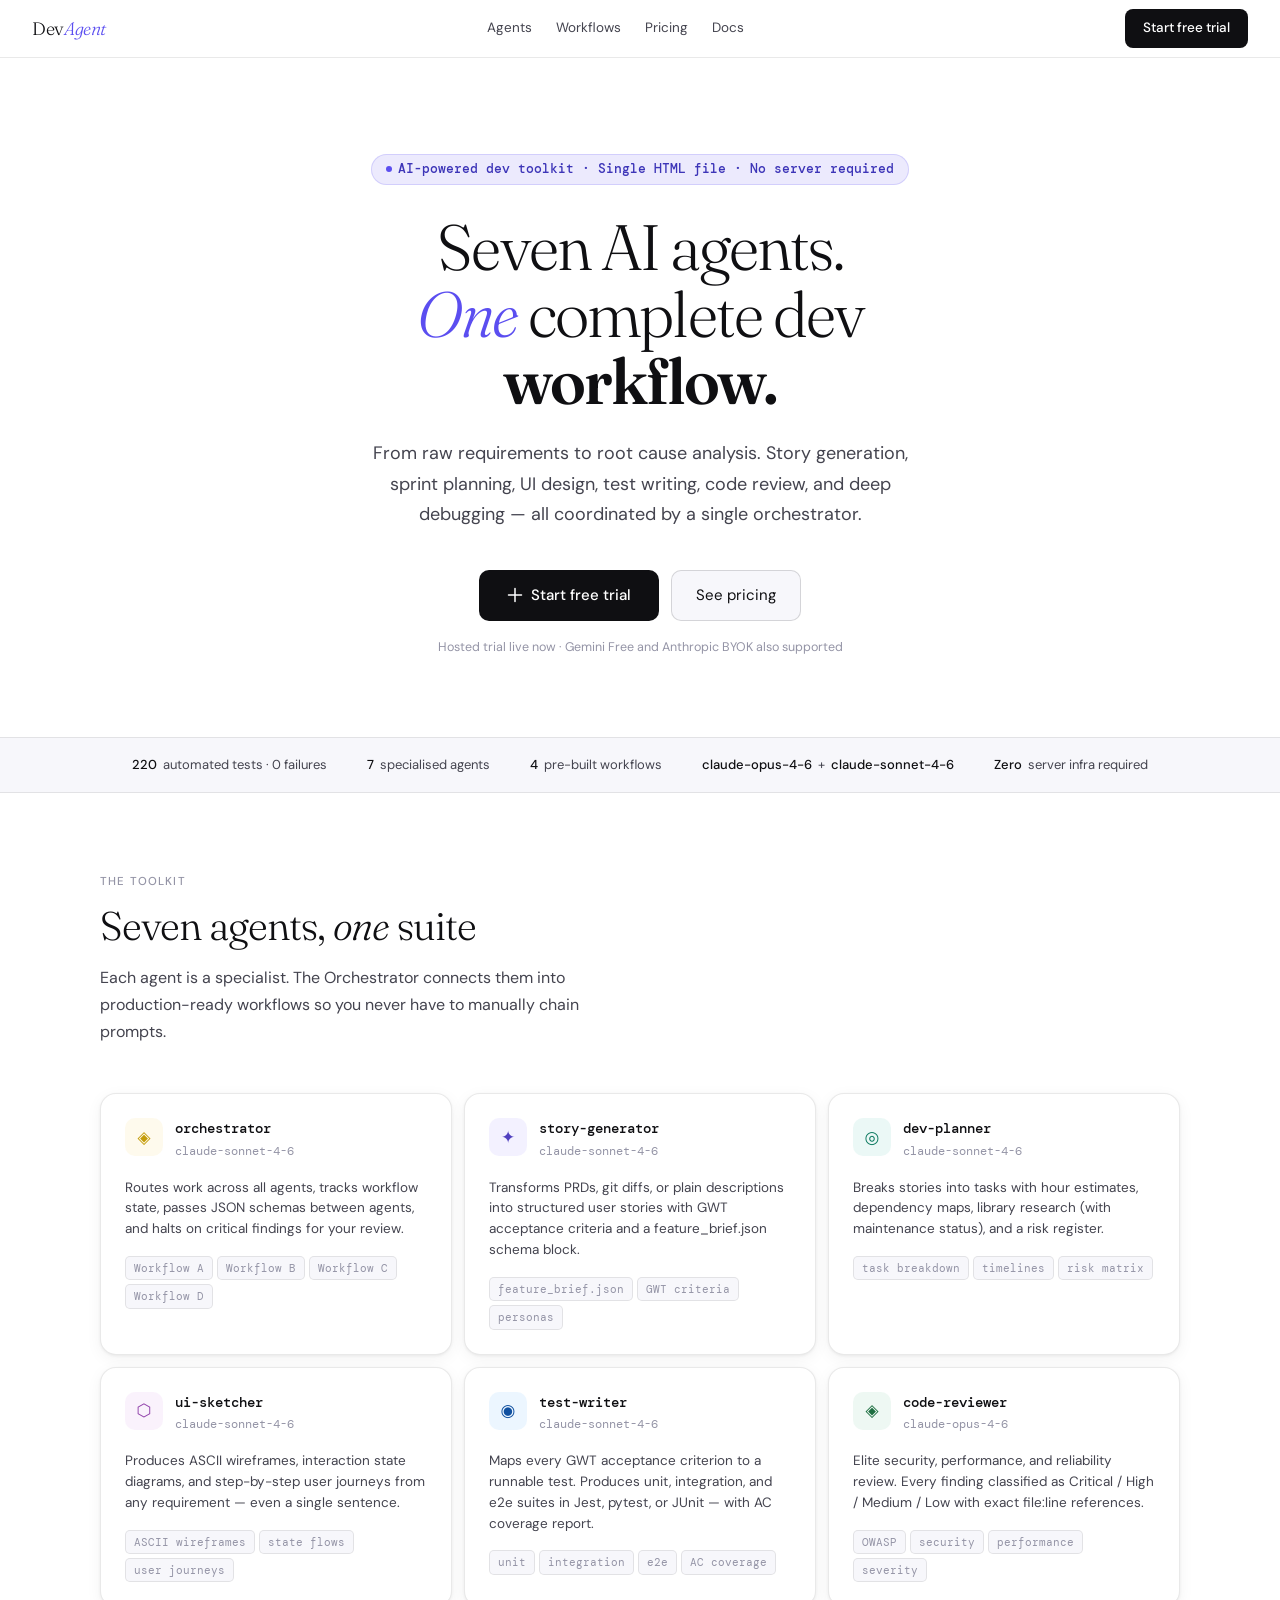
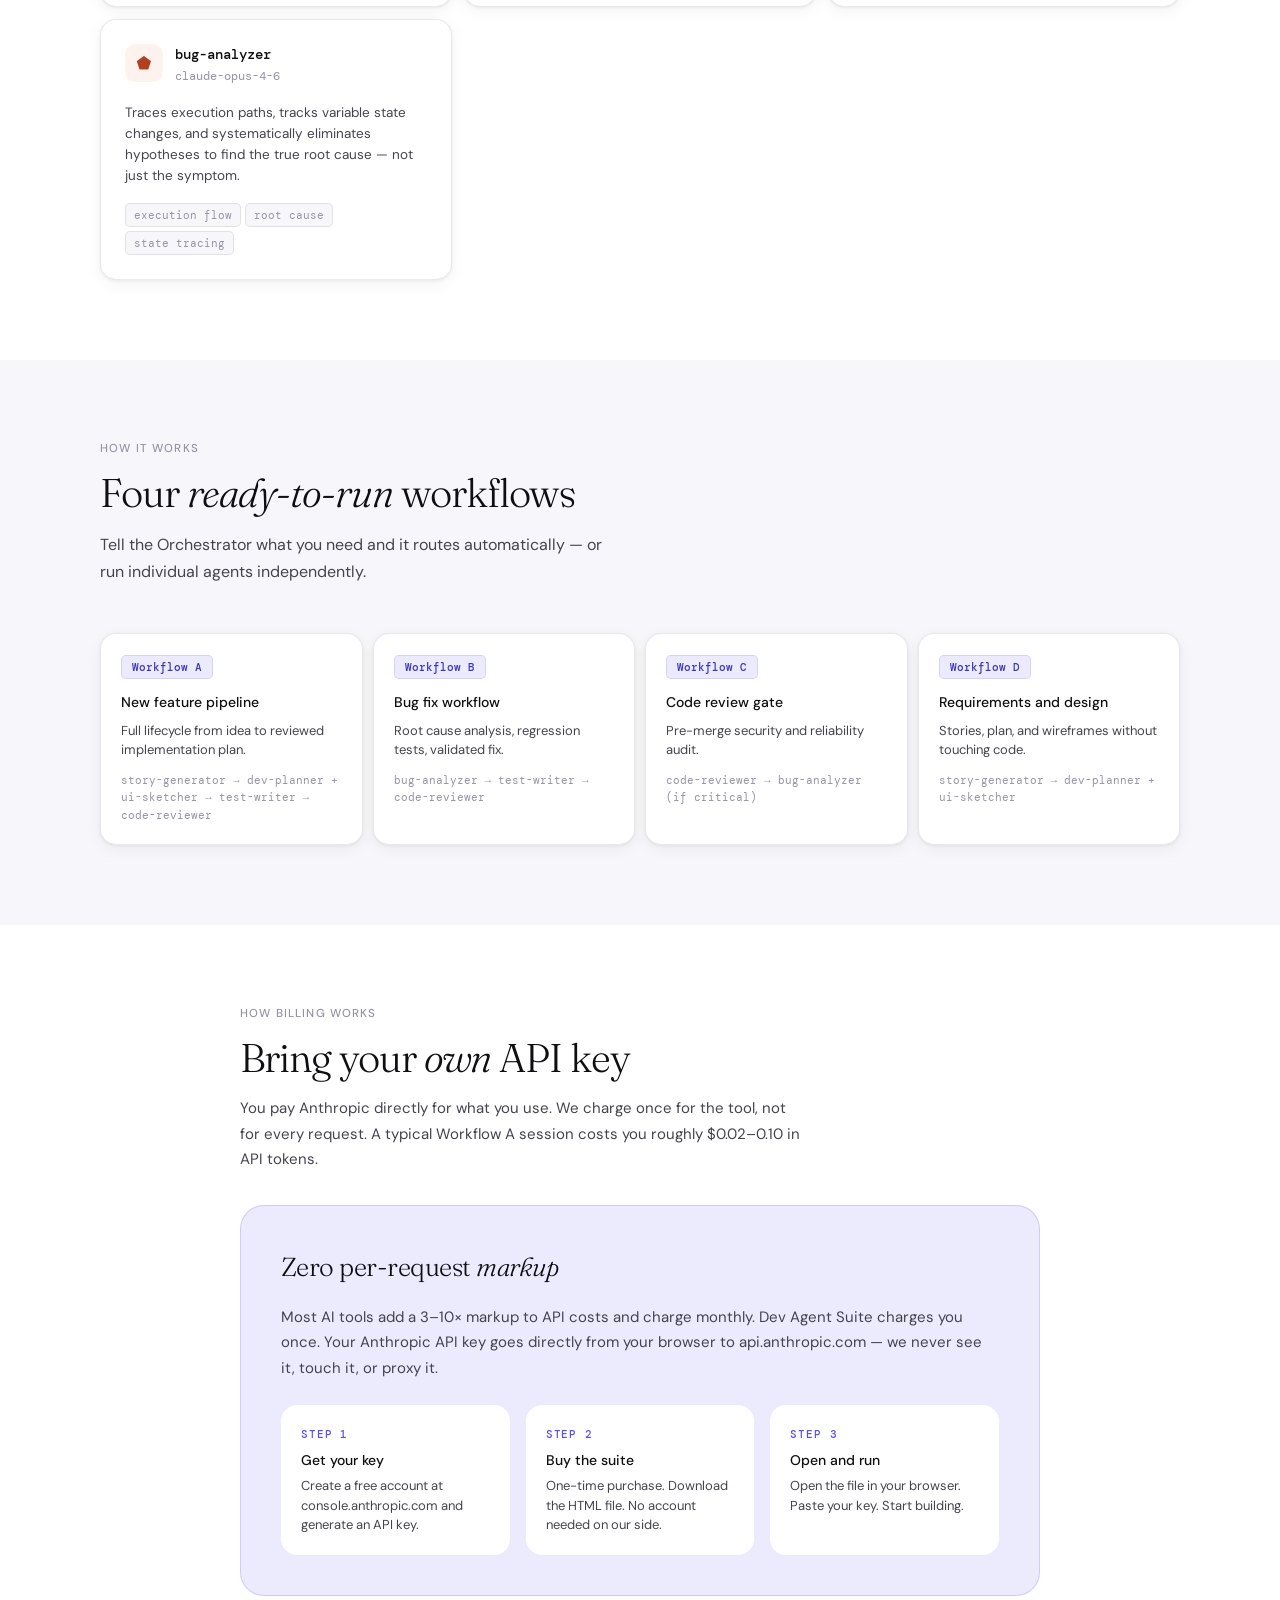
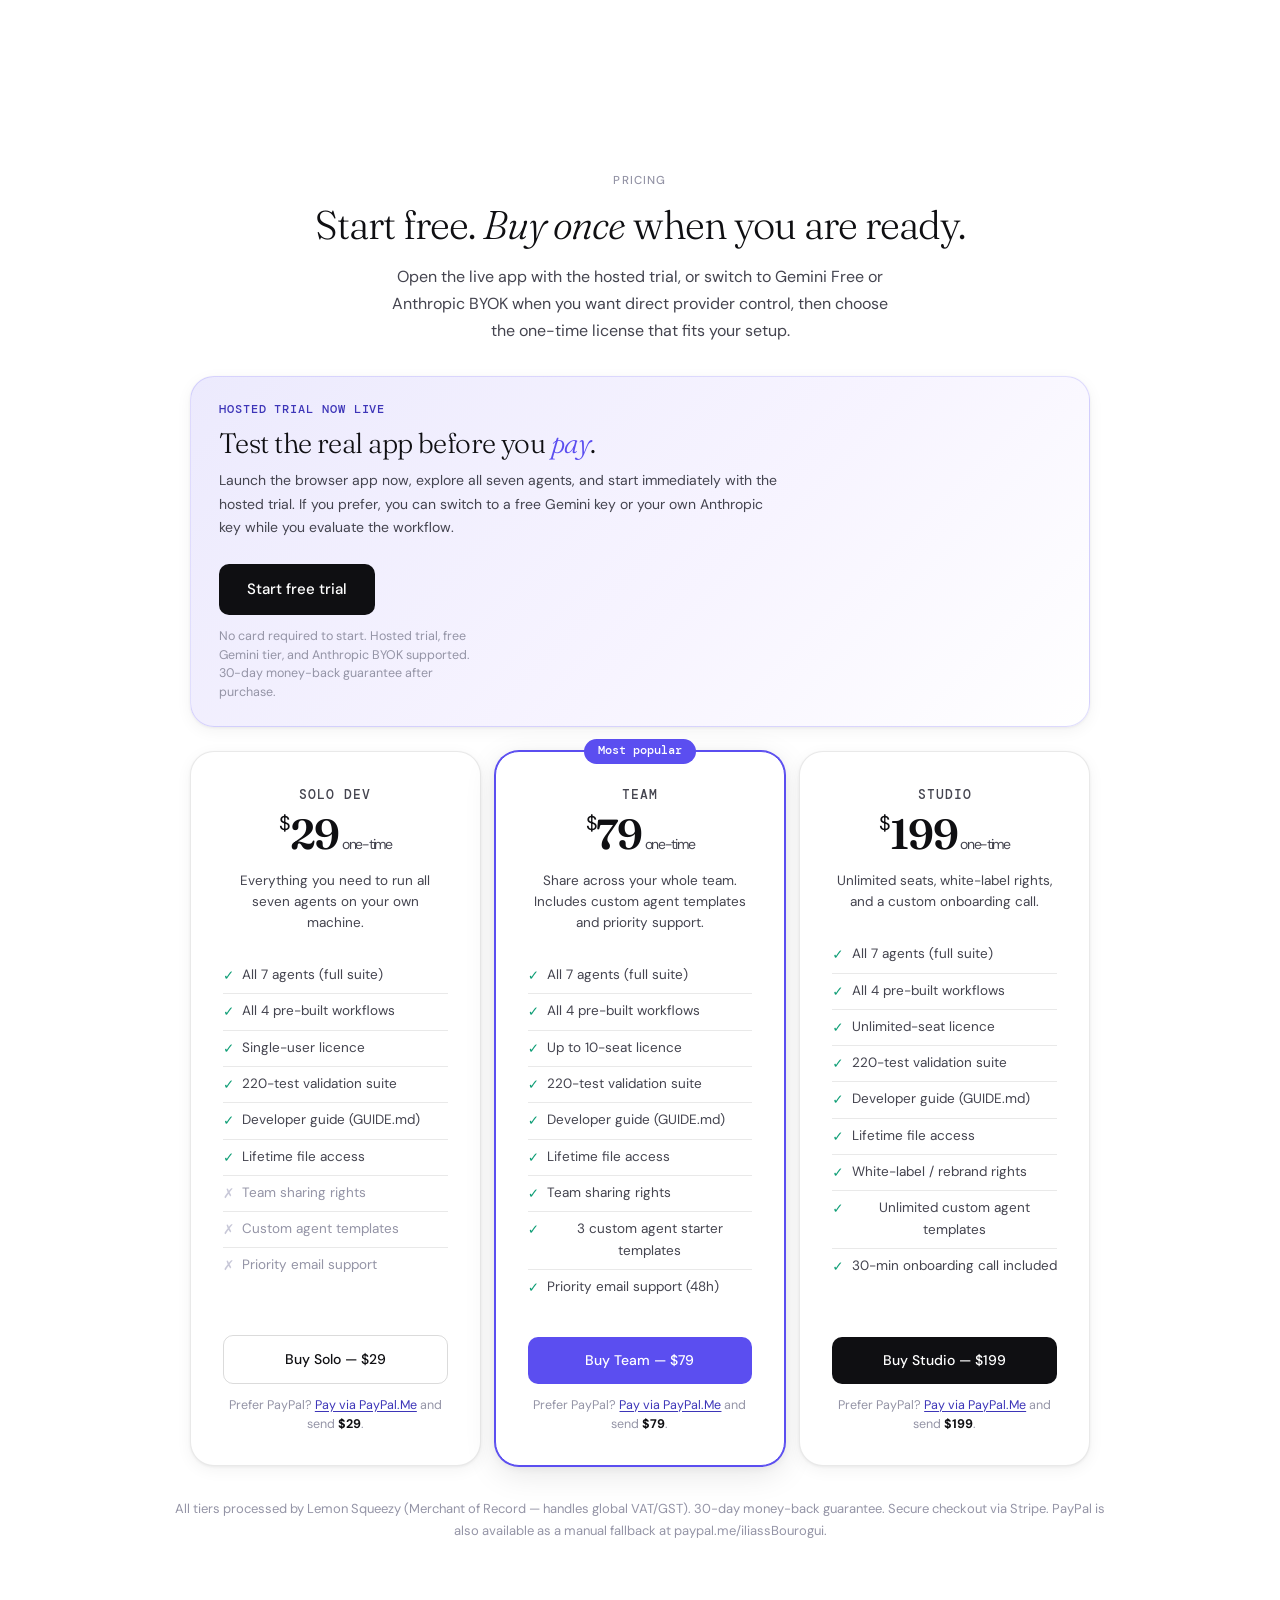
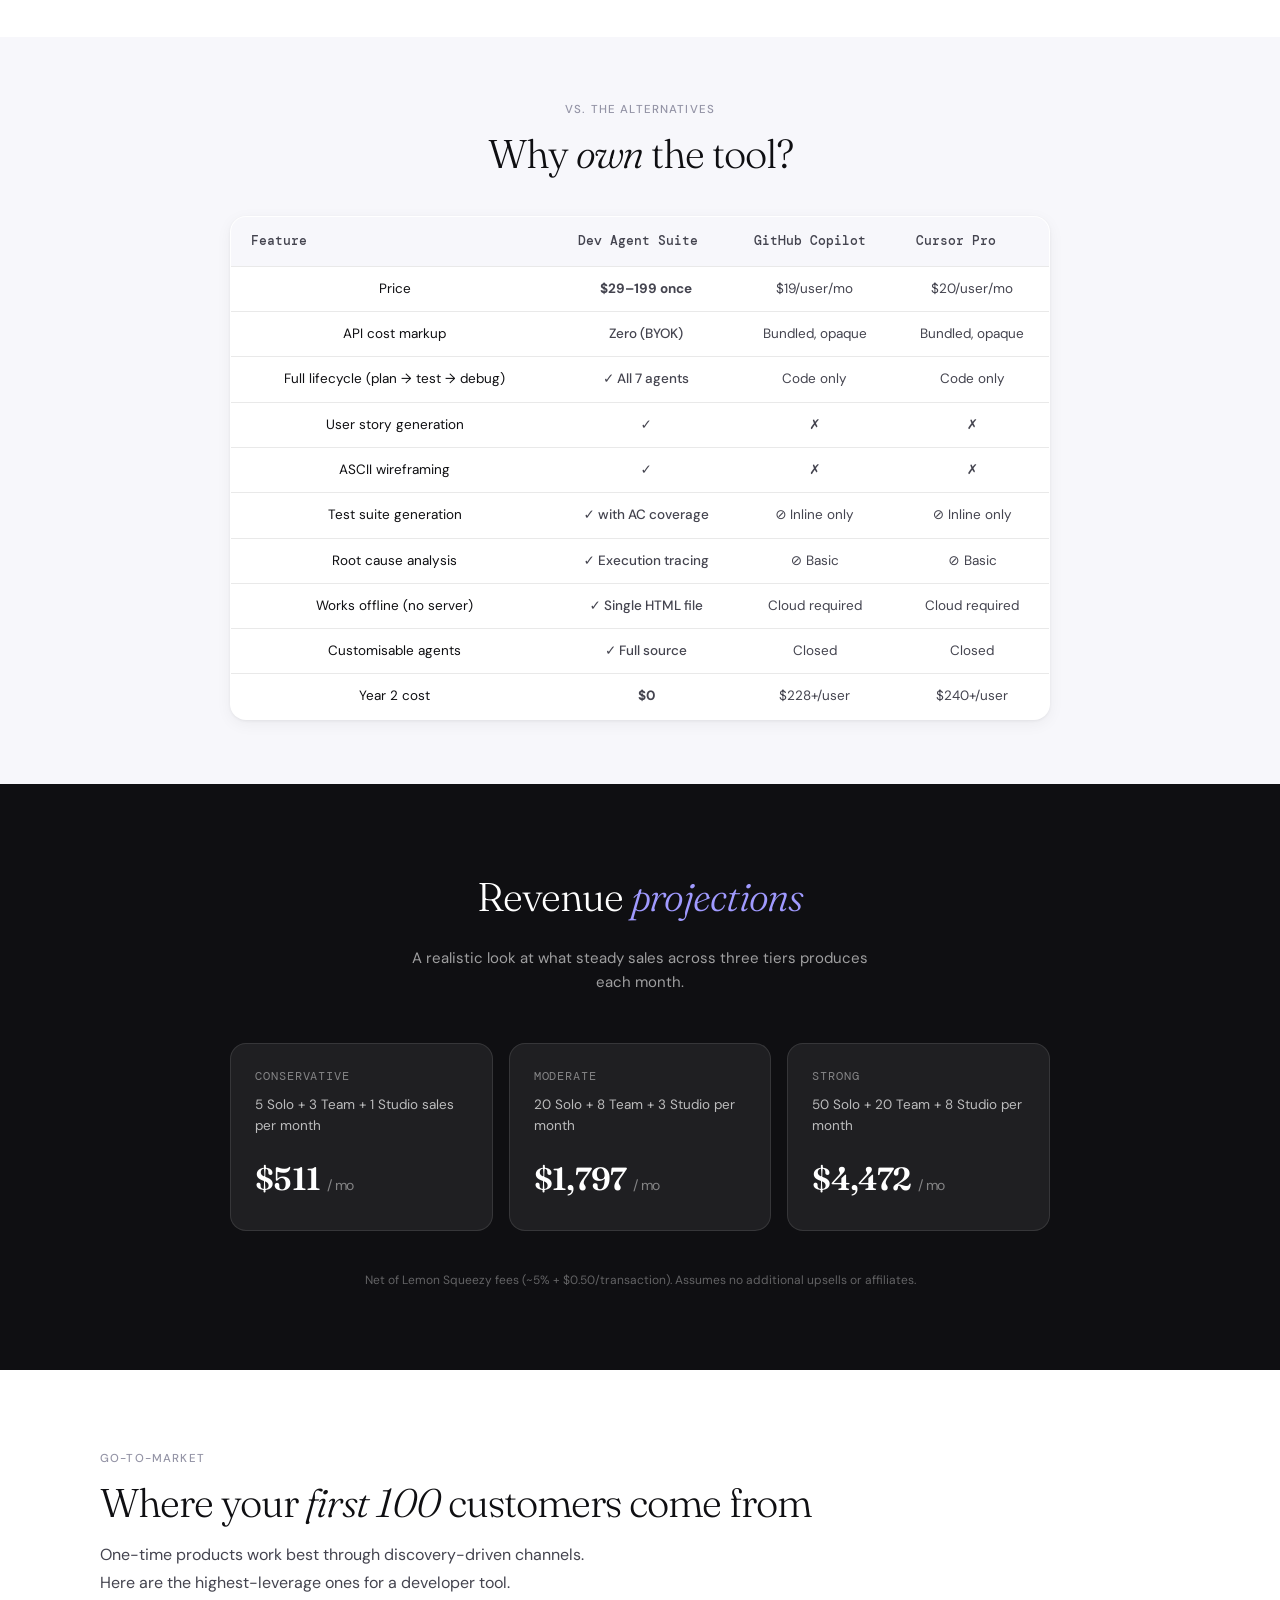
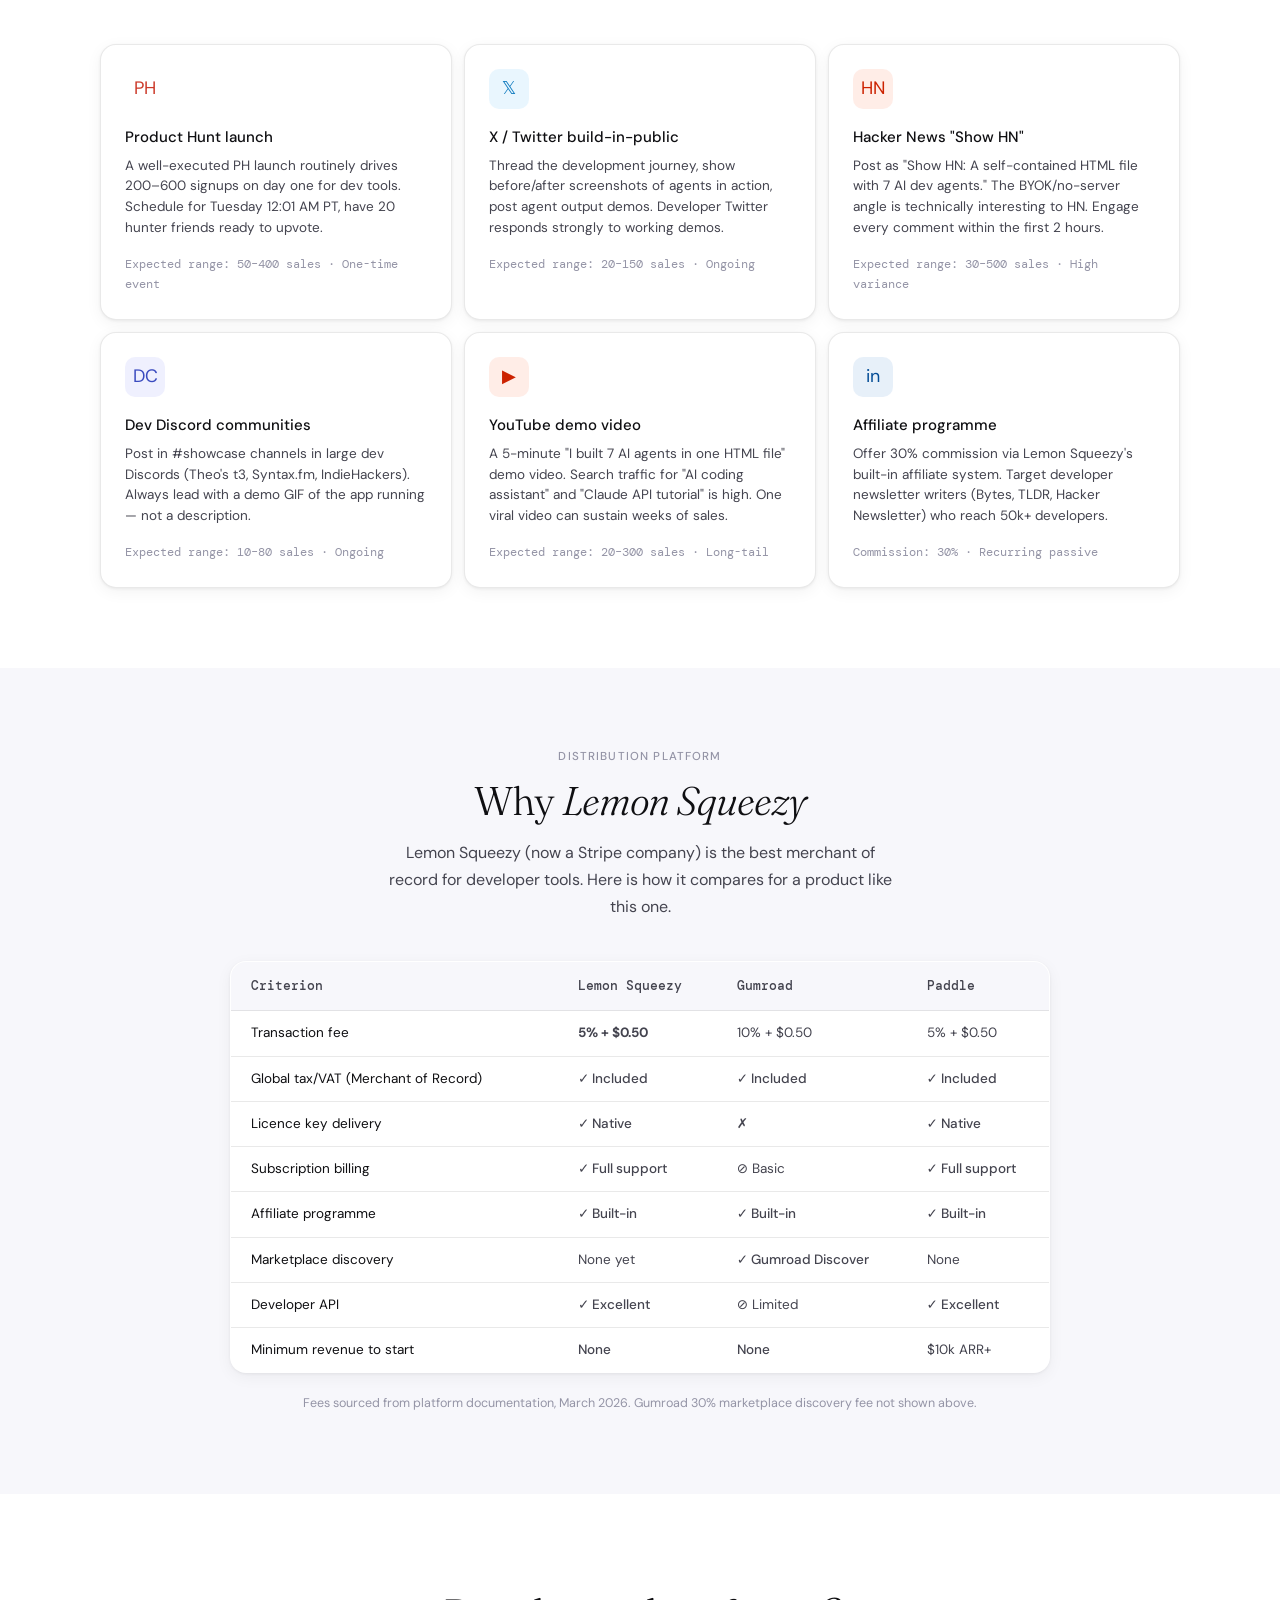
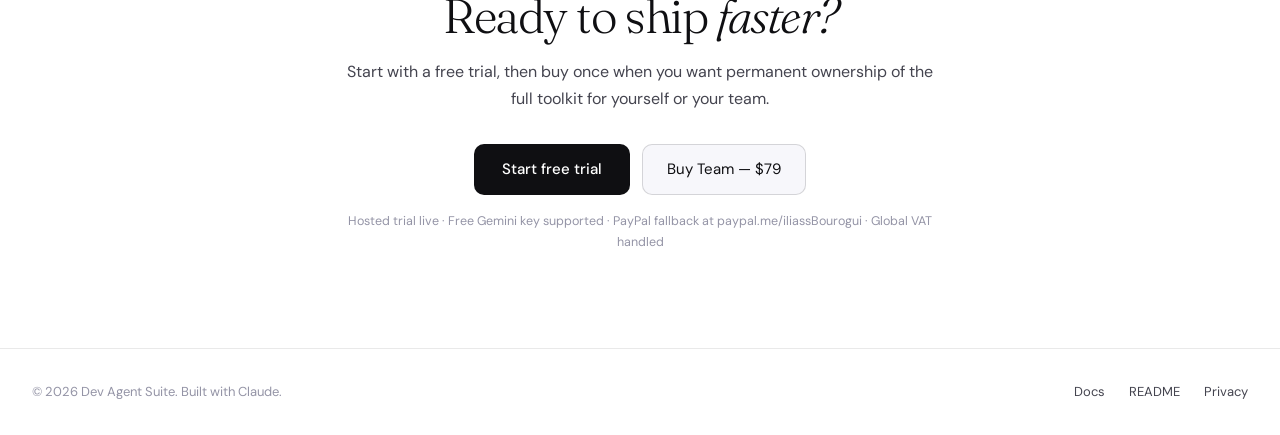
==== index.html @ 56eece61 "Initial Dev Agent Suite release" ====
<!DOCTYPE html>
<html lang="en">
<head>
<meta charset="UTF-8">
<meta name="viewport" content="width=device-width, initial-scale=1.0">
<title>Dev Agent Suite</title>
<meta http-equiv="refresh" content="0; url=landing.html">
<link rel="canonical" href="landing.html">
<script>
window.location.replace('landing.html');
</script>
</head>
<body>
<p>Redirecting to <a href="landing.html">landing.html</a>...</p>
</body>
</html>
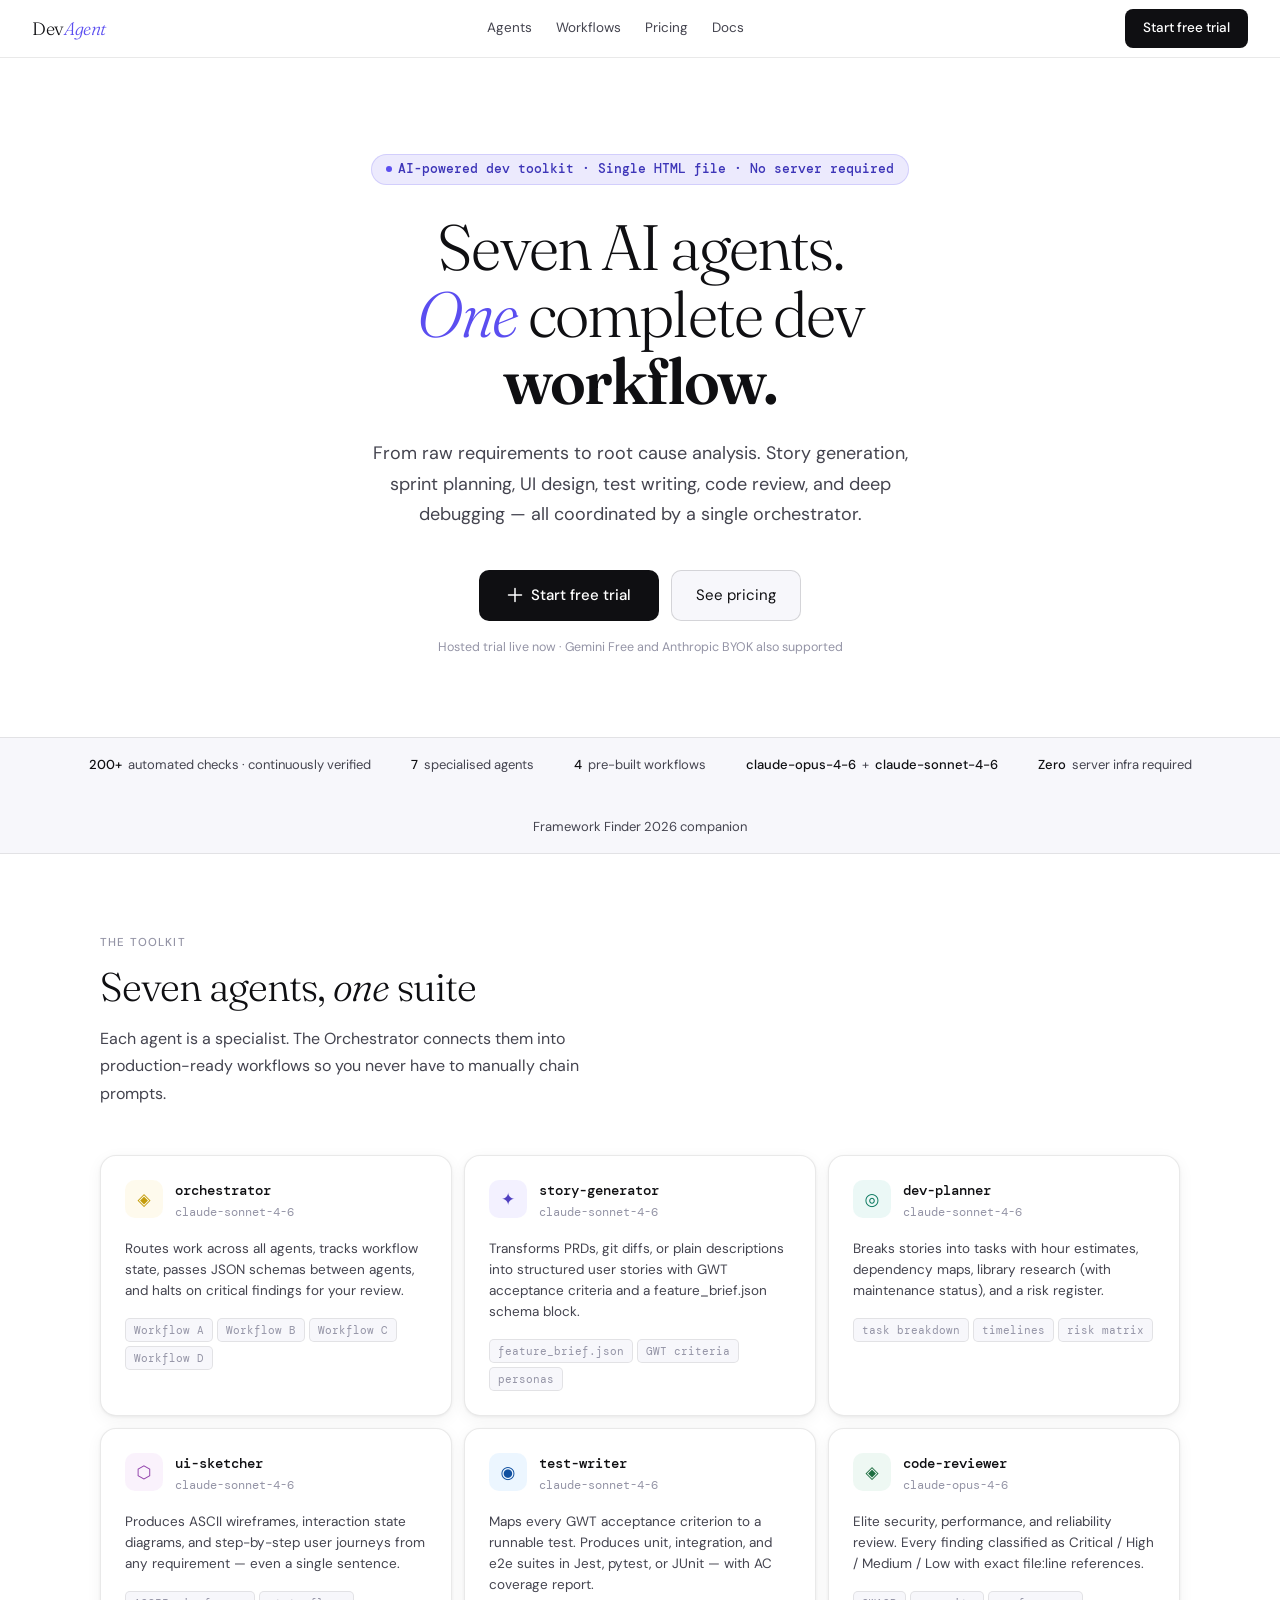
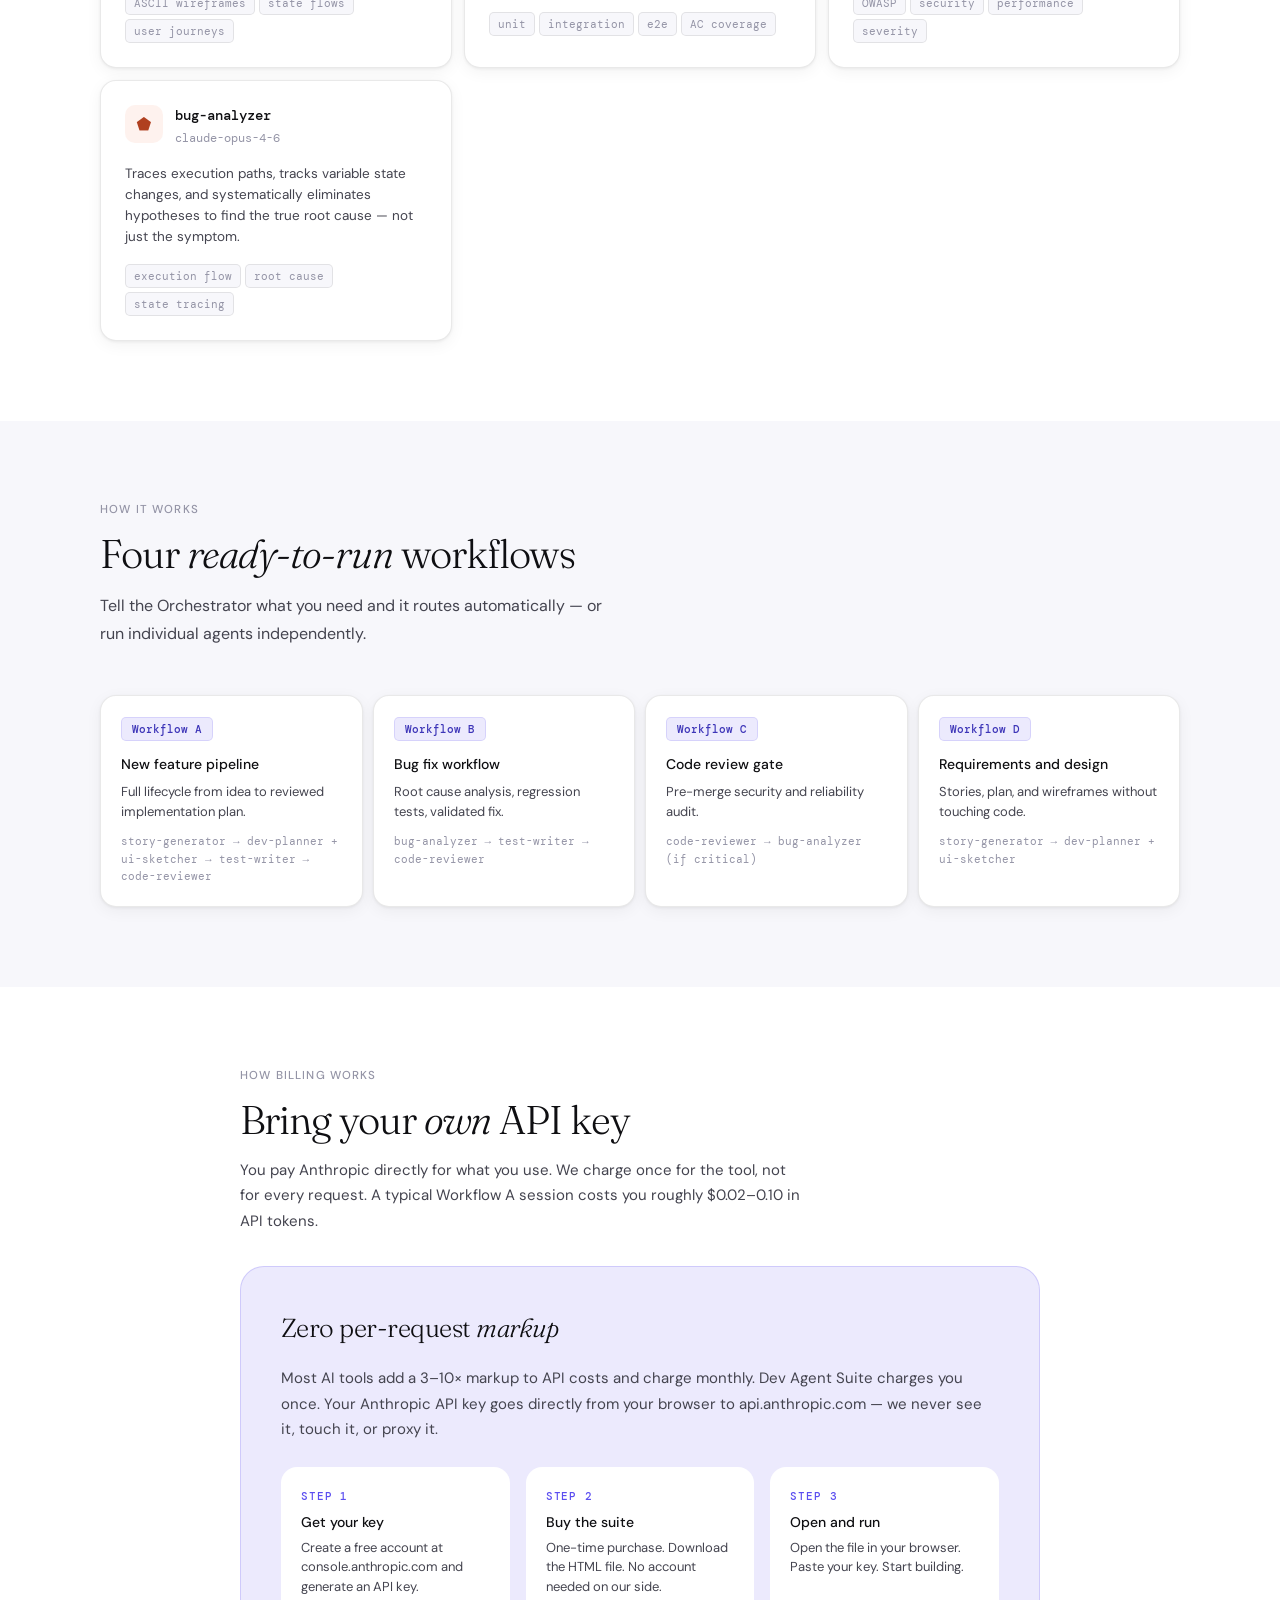
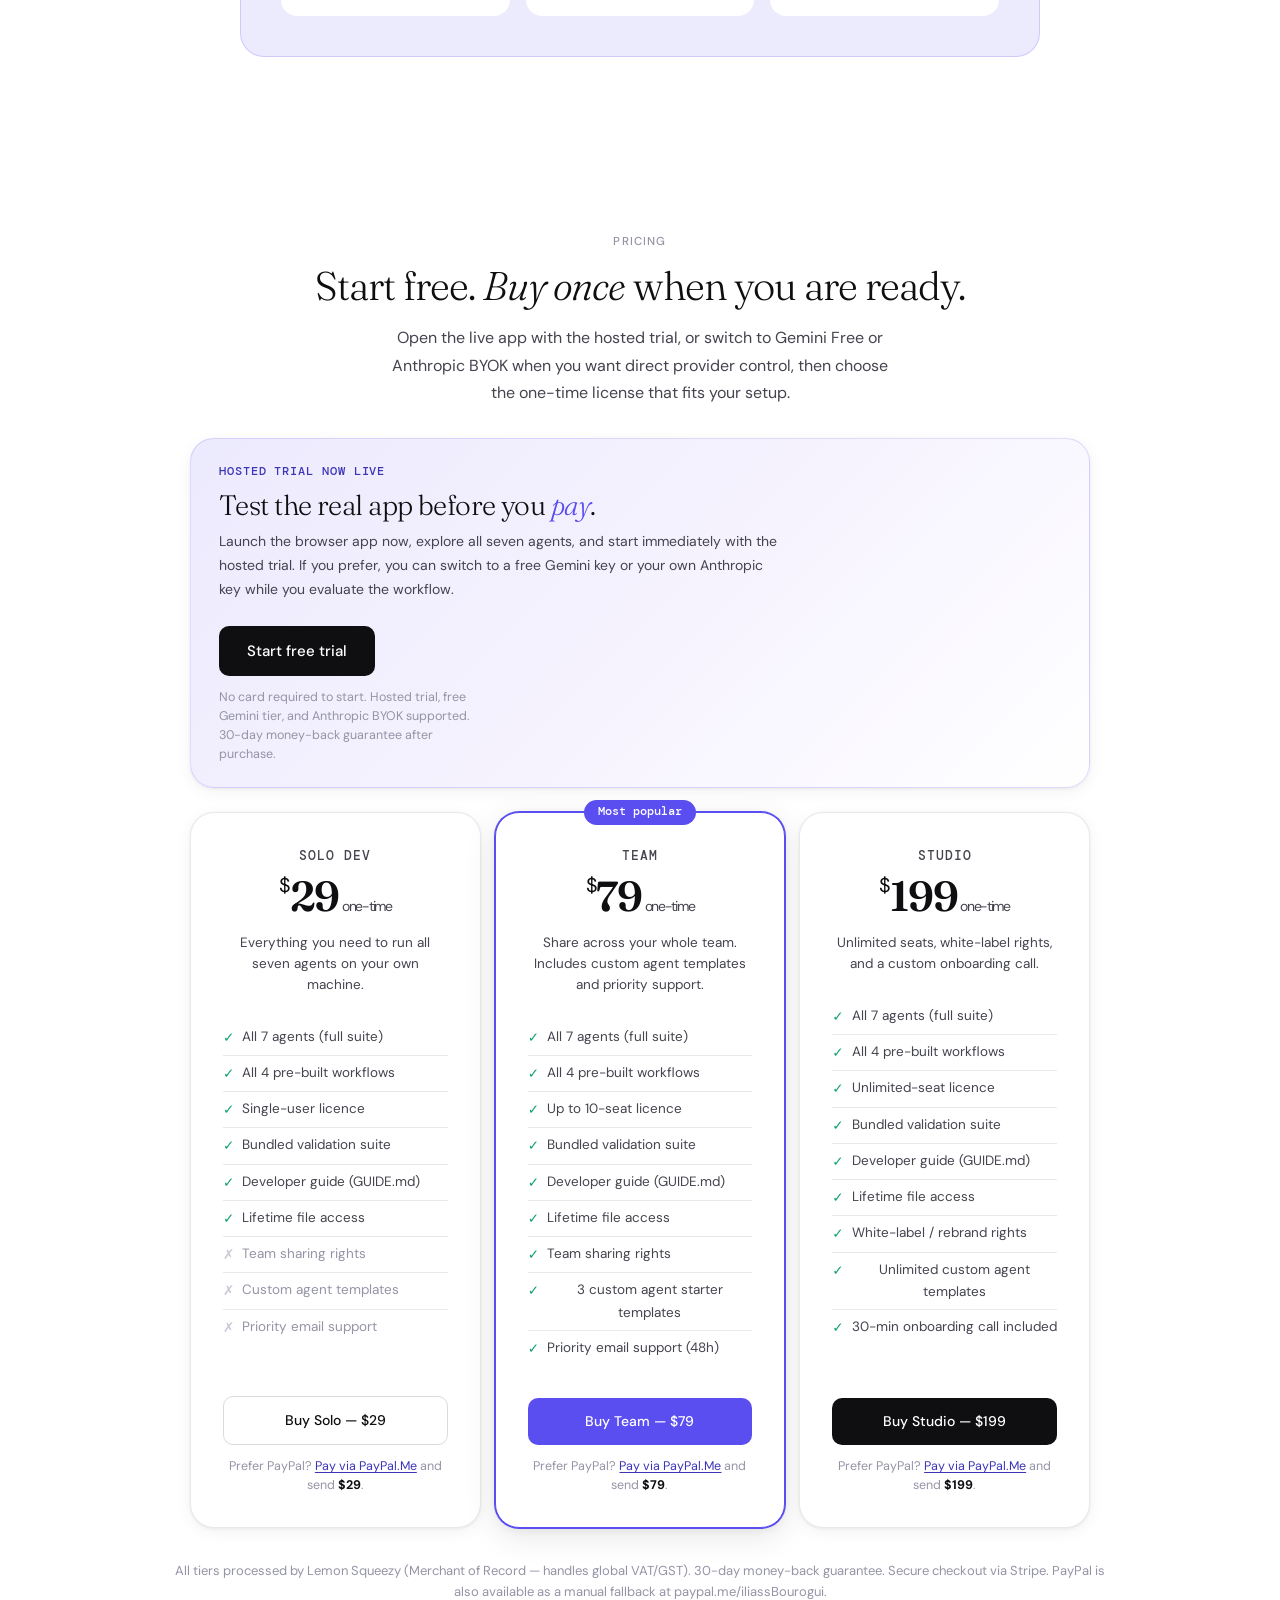
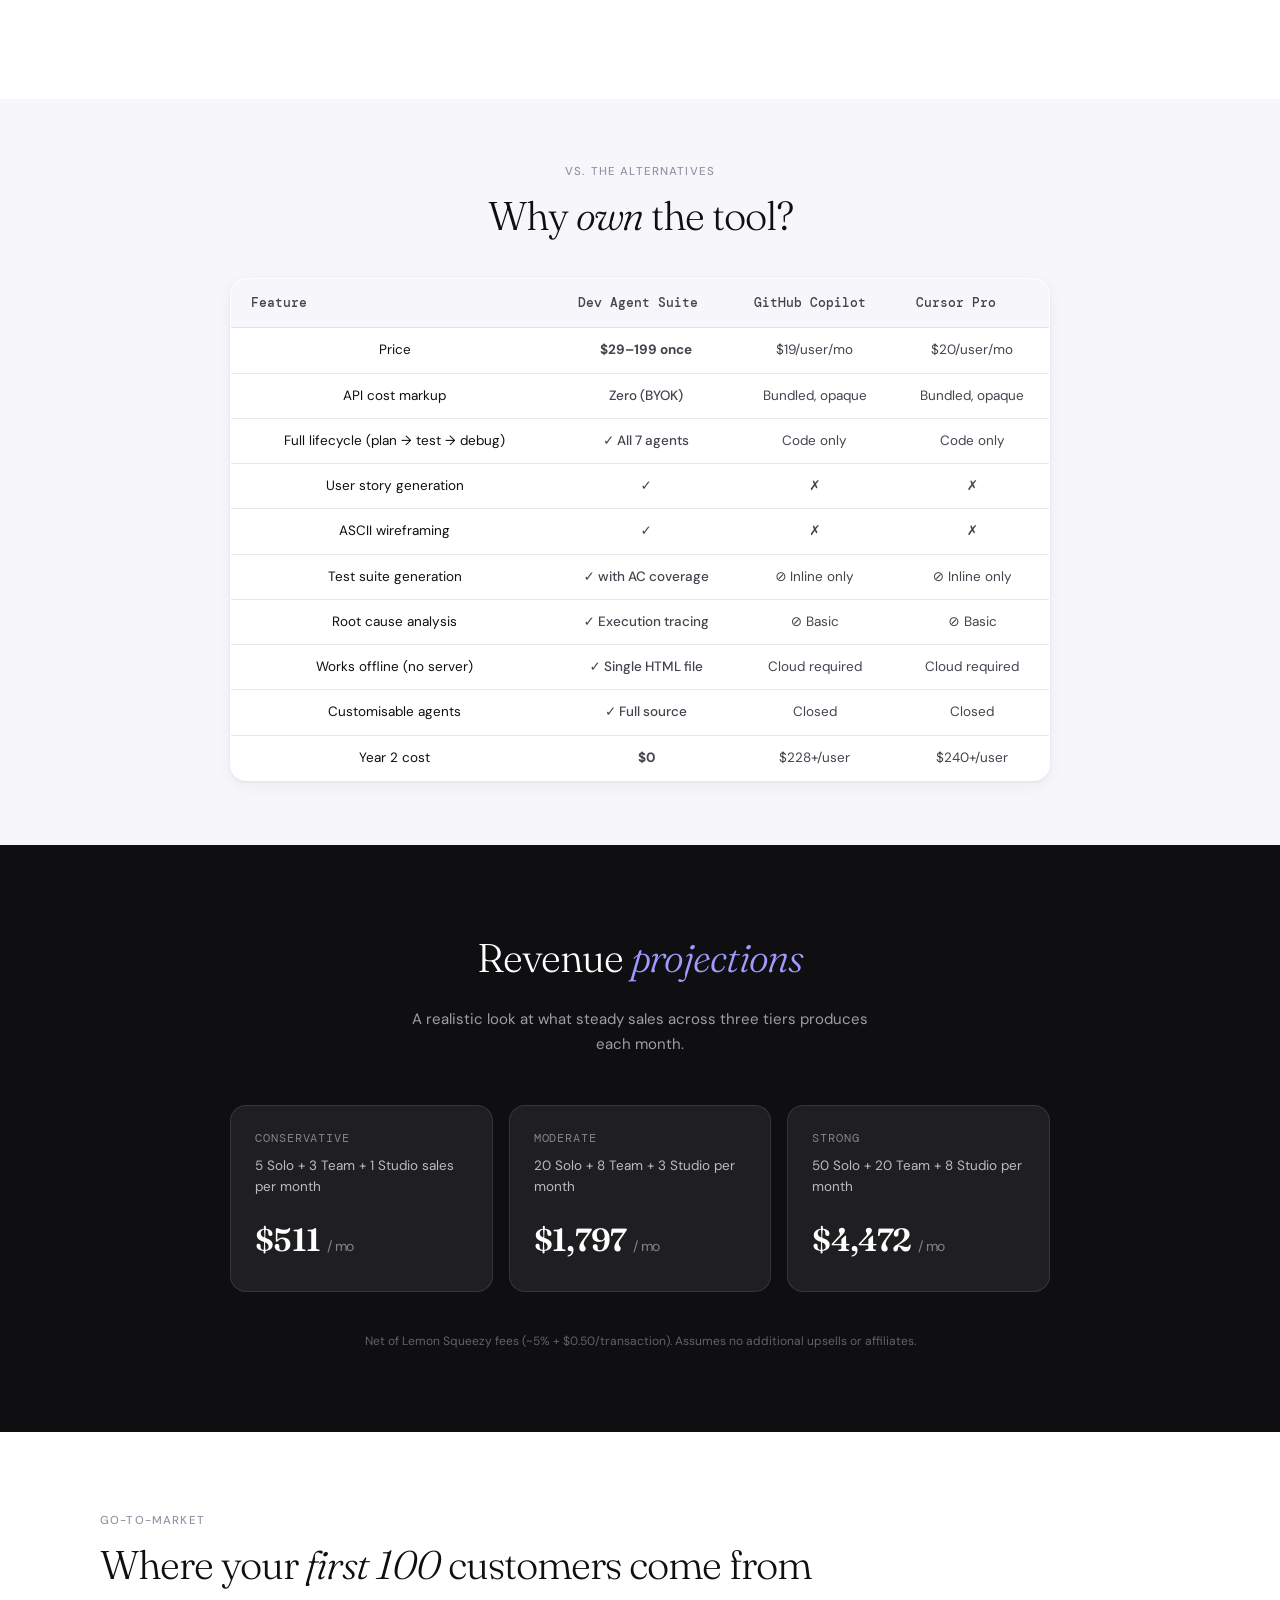
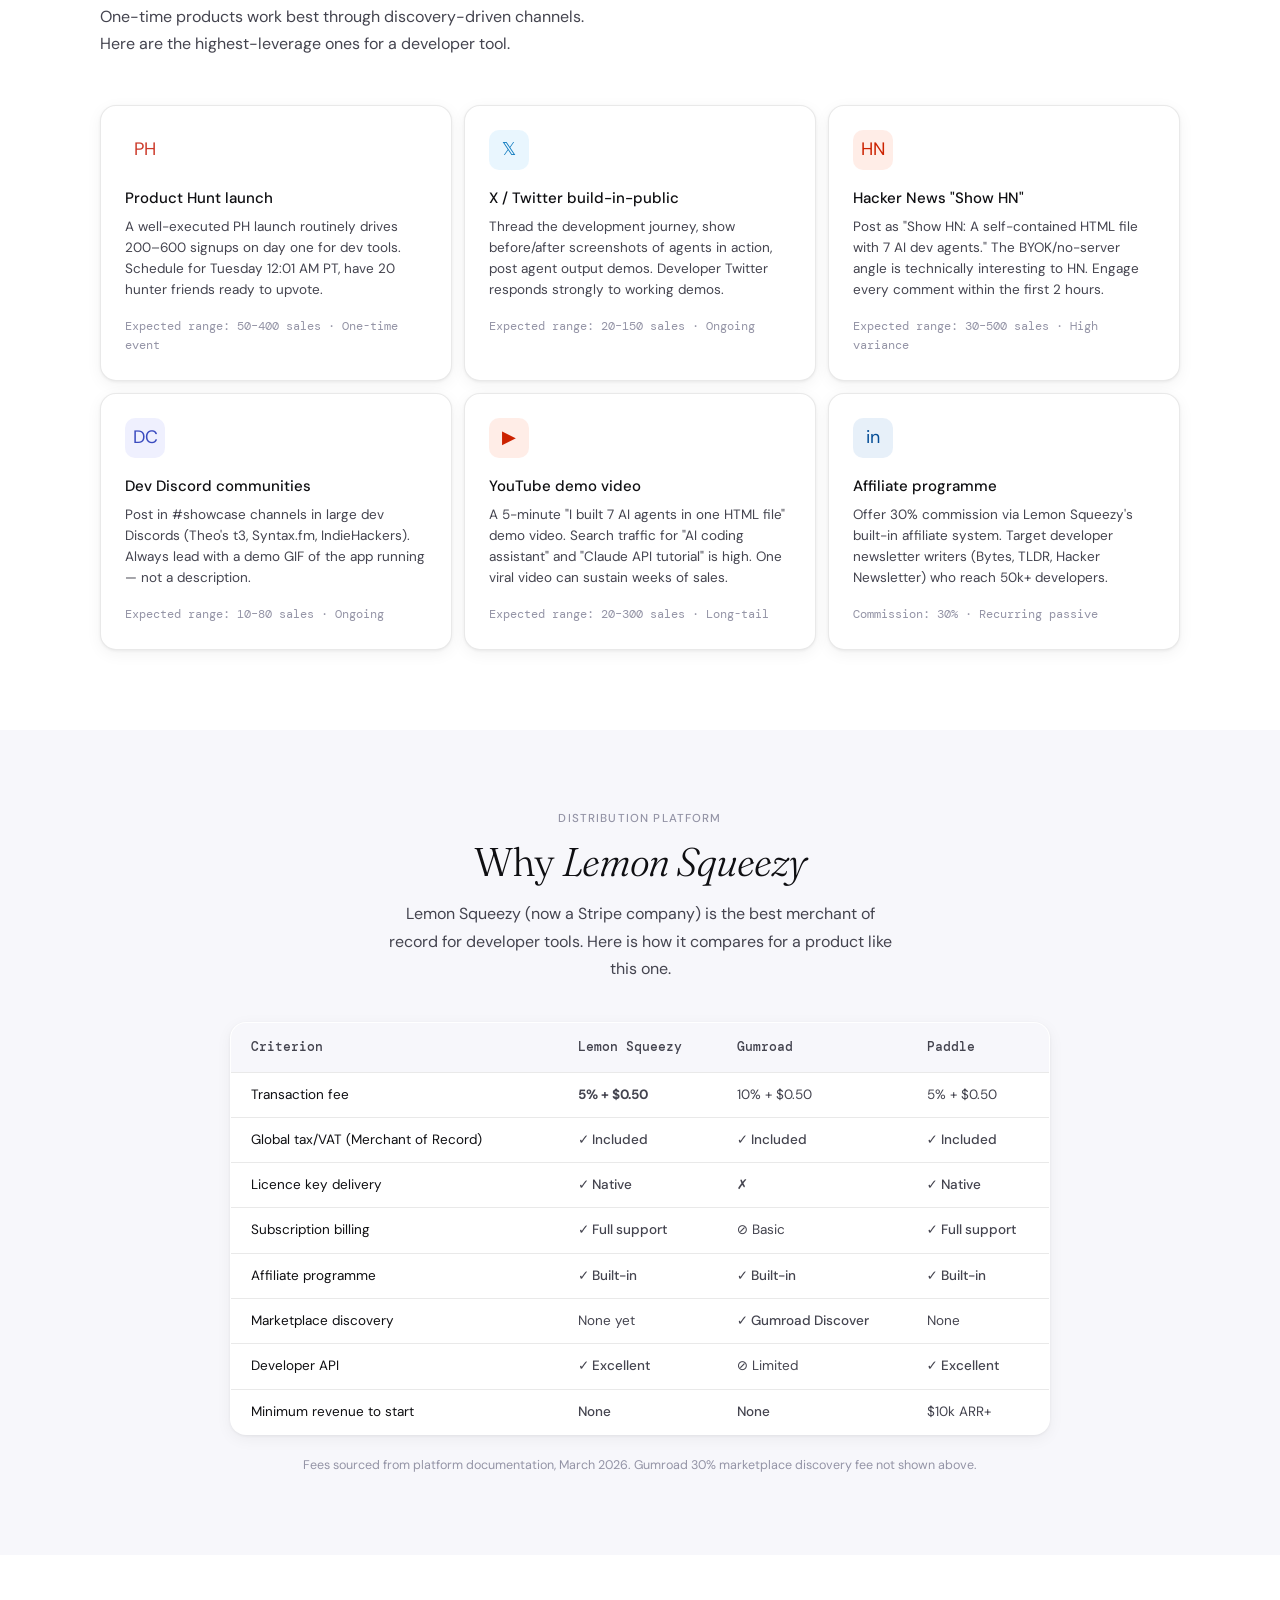
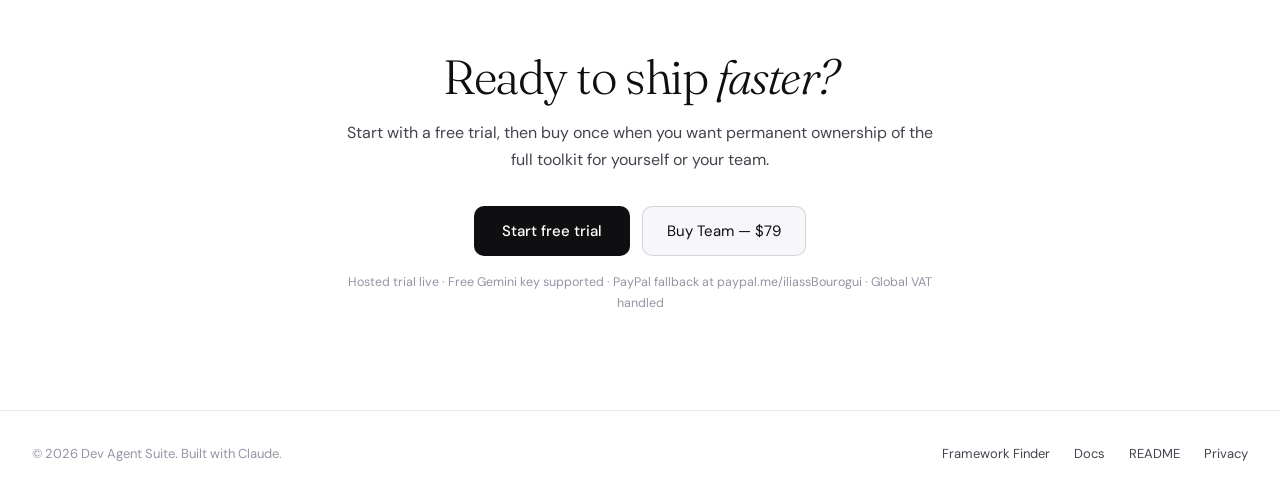
==== commit 650d3b24: "Restore Dev Agent Suite root and preserve framework finder" ====
--- a/index.html
+++ b/index.html
@@ -4,6 +4,7 @@
 <meta charset="UTF-8">
 <meta name="viewport" content="width=device-width, initial-scale=1.0">
 <title>Dev Agent Suite</title>
+<meta name="description" content="Dev Agent Suite landing page and companion Framework Finder links.">
 <meta http-equiv="refresh" content="0; url=landing.html">
 <link rel="canonical" href="landing.html">
 <script>
@@ -12,5 +13,6 @@
 </head>
 <body>
 <p>Redirecting to <a href="landing.html">landing.html</a>...</p>
+<p>If the redirect does not happen, you can open the <a href="dev-agent-suite.html">Dev Agent Suite app</a> or the <a href="framework-finder/">Framework Finder companion</a>.</p>
 </body>
 </html>
